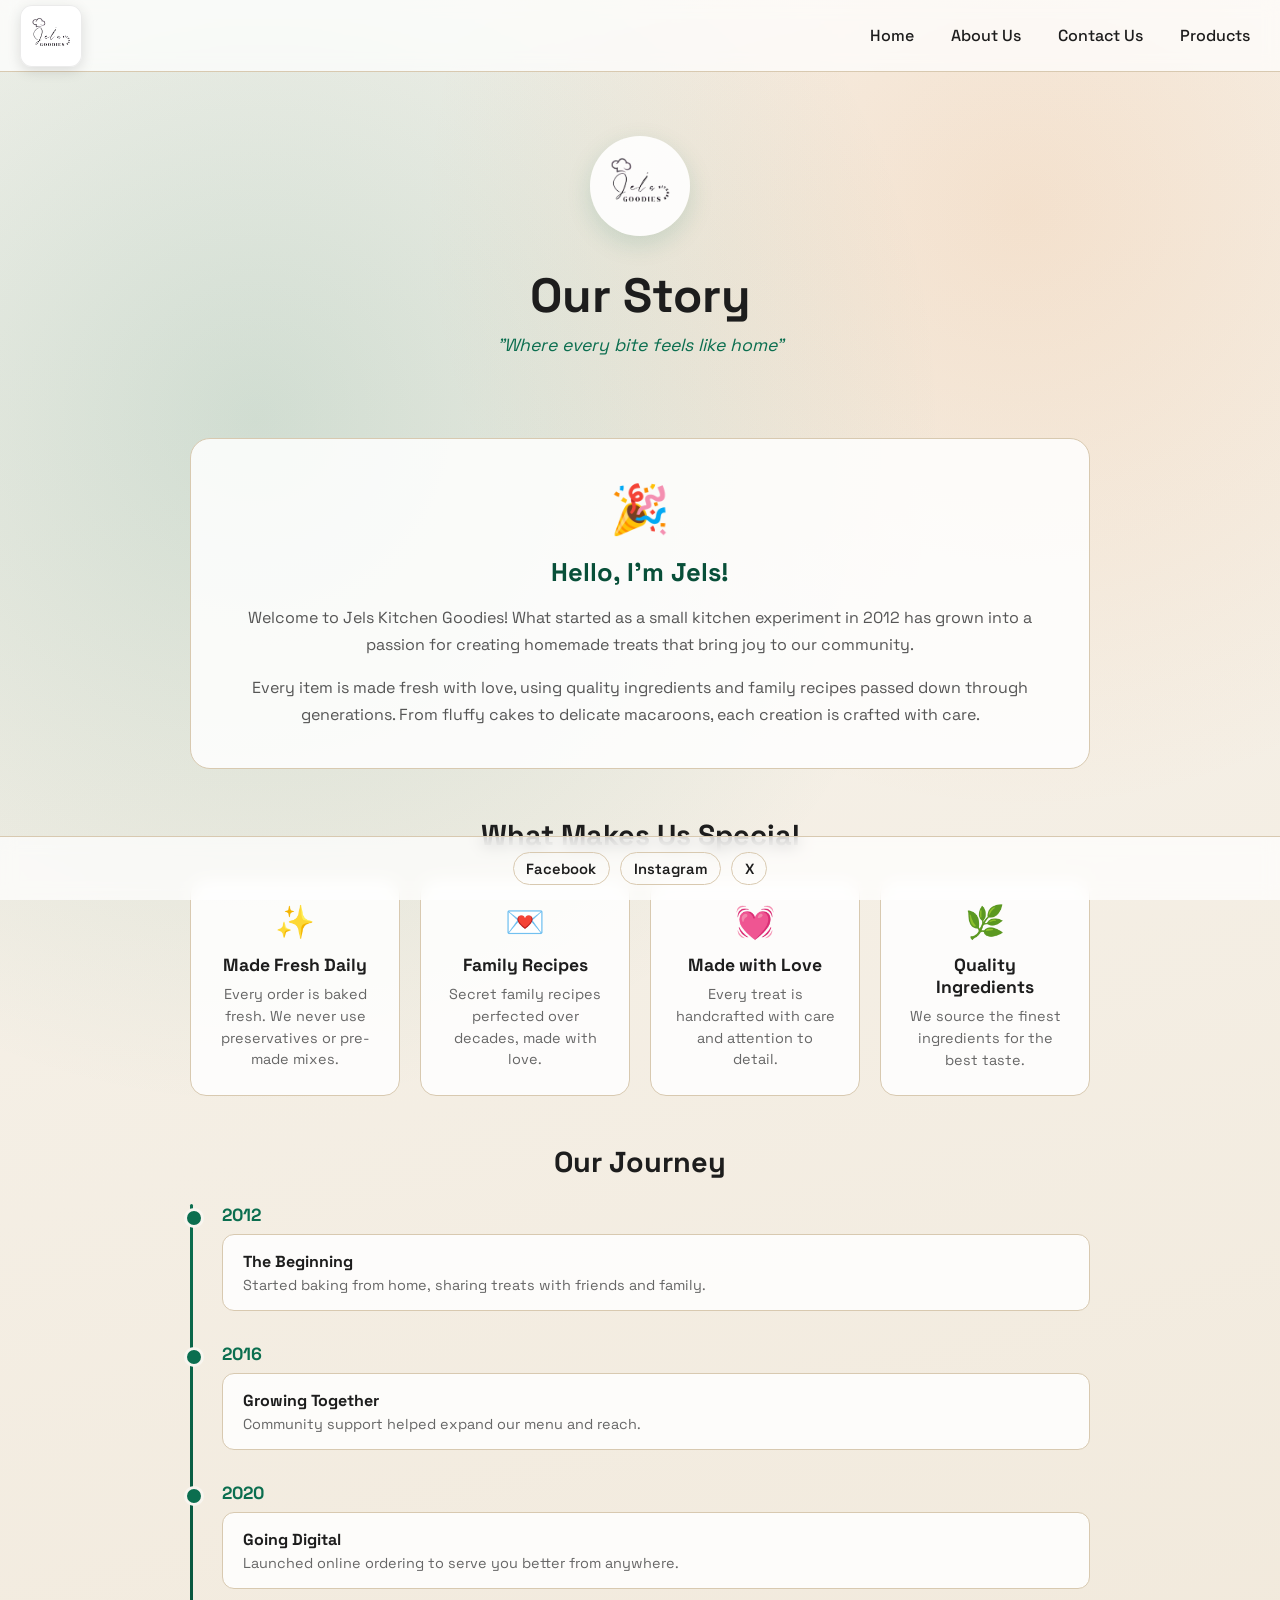
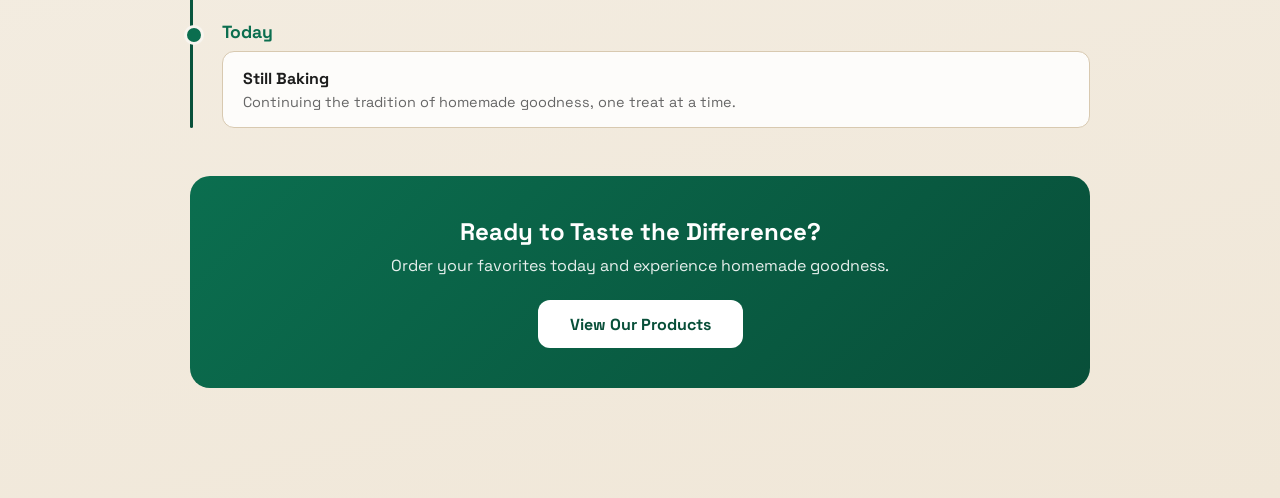
==== about.html @ 3f0cf98d "Add" ====
<!DOCTYPE html>
<html>
    <head>
        <meta charset="utf-8">
        <meta name="viewport" content="width=device-width, initial-scale=1">
        <title>About Us - Jels Kitchen Goodies</title>
        <link rel="icon" type="image/jpeg" href="assets/favicon.png">
        <link rel="preconnect" href="https://fonts.googleapis.com">
        <link rel="preconnect" href="https://fonts.gstatic.com" crossorigin>
        <link href="https://fonts.googleapis.com/css2?family=Space+Grotesk:wght@400;500;700&display=swap" rel="stylesheet">
        <link rel="stylesheet" href="css/style.css">
        <link rel="stylesheet" href="css/about.css">
    </head>
    <body>
        <header class="top-nav">
            <a class="brand" href="index.html" aria-label="Jels Kitchen Goodies Home">
                <img src="assets/favicon.png" alt="Jels Kitchen Goodies logo">
            </a>
            <nav aria-label="Primary Navigation">
                <ul class="nav-links">
                    <li><a href="index.html">Home</a></li>
                    <li><a href="about.html">About Us</a></li>
                    <li><a href="contact.html">Contact Us</a></li>
                    <li><a href="products.html">Products</a></li>
                </ul>
            </nav>
        </header>

        <main class="about-page">
            <section class="about-hero">
                <img src="assets/favicon.png" alt="Jels Kitchen Goodies" class="about-logo">
                <h1>Our Story</h1>
                <p class="about-tagline">"Where every bite feels like home"</p>
            </section>

            <section class="about-content">
                <div class="about-card">
                    <div class="about-card-icon">&#127881;</div>
                    <h2>Hello, I'm Jels!</h2>
                    <p>Welcome to Jels Kitchen Goodies! What started as a small kitchen experiment in 2012 has grown into a passion for creating homemade treats that bring joy to our community.</p>
                    <p>Every item is made fresh with love, using quality ingredients and family recipes passed down through generations. From fluffy cakes to delicate macaroons, each creation is crafted with care.</p>
                </div>

                <div class="about-values">
                    <h2>What Makes Us Special</h2>
                    <div class="values-grid">
                        <div class="value-item">
                            <div class="value-icon">&#10024;</div>
                            <h3>Made Fresh Daily</h3>
                            <p>Every order is baked fresh. We never use preservatives or pre-made mixes.</p>
                        </div>
                        <div class="value-item">
                            <div class="value-icon">&#128140;</div>
                            <h3>Family Recipes</h3>
                            <p>Secret family recipes perfected over decades, made with love.</p>
                        </div>
                        <div class="value-item">
                            <div class="value-icon">&#128147;</div>
                            <h3>Made with Love</h3>
                            <p>Every treat is handcrafted with care and attention to detail.</p>
                        </div>
                        <div class="value-item">
                            <div class="value-icon">&#127807;</div>
                            <h3>Quality Ingredients</h3>
                            <p>We source the finest ingredients for the best taste.</p>
                        </div>
                    </div>
                </div>

                <div class="about-timeline">
                    <h2>Our Journey</h2>
                    <div class="timeline">
                        <div class="timeline-item">
                            <div class="timeline-year">2012</div>
                            <div class="timeline-content">
                                <h3>The Beginning</h3>
                                <p>Started baking from home, sharing treats with friends and family.</p>
                            </div>
                        </div>
                        <div class="timeline-item">
                            <div class="timeline-year">2016</div>
                            <div class="timeline-content">
                                <h3>Growing Together</h3>
                                <p>Community support helped expand our menu and reach.</p>
                            </div>
                        </div>
                        <div class="timeline-item">
                            <div class="timeline-year">2020</div>
                            <div class="timeline-content">
                                <h3>Going Digital</h3>
                                <p>Launched online ordering to serve you better from anywhere.</p>
                            </div>
                        </div>
                        <div class="timeline-item">
                            <div class="timeline-year">Today</div>
                            <div class="timeline-content">
                                <h3>Still Baking</h3>
                                <p>Continuing the tradition of homemade goodness, one treat at a time.</p>
                            </div>
                        </div>
                    </div>
                </div>

                <div class="about-cta">
                    <h2>Ready to Taste the Difference?</h2>
                    <p>Order your favorites today and experience homemade goodness.</p>
                    <a href="index.html" class="cta-button">View Our Products</a>
                </div>
            </section>
        </main>

        <footer class="social-nav" aria-label="Social Links">
            <a href="https://www.facebook.com/jelsktchen" aria-label="Facebook" target="_blank" rel="noopener noreferrer">Facebook</a>
            <a href="https://www.instagram.com/jelskitchen_goodies" aria-label="Instagram" target="_blank" rel="noopener noreferrer">Instagram</a>
            <a href="https://www.x.com/jelsktchen" aria-label="X" target="_blank" rel="noopener noreferrer">X</a>
        </footer>
    </body>
</html>
---- css/style.css ----
:root {
	--bg-1: #f8f5ef;
	--bg-2: #f0e7d8;
	--ink: #1d1d1d;
	--brand: #0b6e4f;
	--brand-deep: #084f39;
	--line: #d8c9b0;
	--panel: rgba(255, 255, 255, 0.72);
}

* {
	box-sizing: border-box;
}

/* Logo Intro Animation */
.logo-intro {
	position: fixed;
	inset: 0;
	background: linear-gradient(165deg, var(--bg-1), var(--bg-2));
	display: flex;
	align-items: center;
	justify-content: center;
	z-index: 9999;
	transition: opacity 0.8s ease, visibility 0.8s ease;
}

.logo-intro.hidden {
	opacity: 0;
	visibility: hidden;
}

.logo-intro-content {
	text-align: center;
	animation: fadeInUp 1s ease forwards;
}

.logo-intro-image {
	width: 140px;
	height: 140px;
	object-fit: contain;
	border-radius: 50%;
	background: rgba(255, 255, 255, 0.9);
	padding: 16px;
	box-shadow: 0 12px 40px rgba(11, 110, 79, 0.2);
	animation: logoFloat 2s ease-in-out infinite;
}

.logo-intro-title {
	font-size: clamp(1.8rem, 5vw, 2.5rem);
	font-weight: 700;
	margin: 1.5rem 0 0.5rem;
	color: var(--ink);
	letter-spacing: -0.02em;
}

.logo-intro-tagline {
	font-size: 1rem;
	color: var(--brand);
	font-weight: 500;
	margin: 0 0 2rem;
	opacity: 0.9;
}

.logo-intro-loader {
	display: flex;
	justify-content: center;
	gap: 8px;
}

.loader-dot {
	width: 10px;
	height: 10px;
	background: var(--brand);
	border-radius: 50%;
	animation: loaderBounce 1.4s ease-in-out infinite both;
}

.loader-dot:nth-child(1) {
	animation-delay: -0.32s;
}

.loader-dot:nth-child(2) {
	animation-delay: -0.16s;
}

@keyframes fadeInUp {
	from {
		opacity: 0;
		transform: translateY(30px);
	}
	to {
		opacity: 1;
		transform: translateY(0);
	}
}

@keyframes logoFloat {
	0%, 100% {
		transform: translateY(0);
	}
	50% {
		transform: translateY(-10px);
	}
}

@keyframes loaderBounce {
	0%, 80%, 100% {
		transform: scale(0);
		opacity: 0.5;
	}
	40% {
		transform: scale(1);
		opacity: 1;
	}
}

/* Floating Owner Button */
.floating-owner-btn {
	position: fixed;
	bottom: 90px;
	right: 20px;
	width: 56px;
	height: 56px;
	background: linear-gradient(135deg, var(--brand), var(--brand-deep));
	border: none;
	border-radius: 50%;
	box-shadow: 0 6px 20px rgba(11, 110, 79, 0.4);
	cursor: pointer;
	display: flex;
	align-items: center;
	justify-content: center;
	color: white;
	transition: transform 200ms ease, box-shadow 200ms ease;
	z-index: 50;
}

.floating-owner-btn:hover {
	transform: scale(1.1);
	box-shadow: 0 8px 28px rgba(11, 110, 79, 0.5);
}

.floating-owner-btn:active {
	transform: scale(0.95);
}

html,
body {
	margin: 0;
	min-height: 100%;
}

body {
	font-family: "Space Grotesk", "Segoe UI", sans-serif;
	color: var(--ink);
	background:
		radial-gradient(circle at 20% 20%, rgba(11, 110, 79, 0.16), transparent 35%),
		radial-gradient(circle at 80% 10%, rgba(227, 124, 37, 0.15), transparent 28%),
		linear-gradient(165deg, var(--bg-1), var(--bg-2));
	display: flex;
	flex-direction: column;
}

.top-nav {
	position: fixed;
	top: 0;
	left: 0;
	right: 0;
	height: 72px;
	padding: 0 1.25rem;
	border-bottom: 1px solid var(--line);
	backdrop-filter: blur(8px);
	background: var(--panel);
	display: flex;
	align-items: center;
	justify-content: space-between;
	z-index: 10;
}

.brand {
	display: inline-flex;
	align-items: center;
	text-decoration: none;
	padding: 0.25rem;
	border-radius: 12px;
	background: rgba(255, 255, 255, 0.92);
	border: 1px solid rgba(0, 0, 0, 0.08);
	box-shadow: 0 4px 14px rgba(0, 0, 0, 0.12);
}

.brand img {
	height: 52px;
	width: 52px;
	object-fit: contain;
	display: block;
}

.nav-links {
	margin: 0;
	padding: 0;
	list-style: none;
	display: flex;
	align-items: center;
	gap: 1rem;
}

.nav-links a {
	text-decoration: none;
	color: var(--ink);
	font-weight: 500;
	padding: 0.4rem 0.65rem;
	border-radius: 999px;
	transition: background-color 160ms ease, color 160ms ease;
}

.nav-links a:hover {
	background-color: var(--brand);
	color: #ffffff;
}

.main-display {
	flex: 1;
	display: flex;
	flex-direction: column;
	align-items: center;
	padding: 104px 1.25rem 110px;
	gap: 2rem;
}

.hero-card {
	width: min(720px, 100%);
	background:
		linear-gradient(rgba(0, 0, 0, 0.45), rgba(0, 0, 0, 0.45)),
		url("../assets/bg.png") center / cover no-repeat;
	border: 1px solid var(--line);
	border-radius: 18px;
	padding: 2rem;
	box-shadow: 0 14px 38px rgba(29, 29, 29, 0.1);
	color: #ffffff;
}

.eyebrow {
	text-transform: uppercase;
	letter-spacing: 0.14em;
	font-size: 0.75rem;
	color: #f8e7bf;
	margin: 0 0 0.7rem;
	font-weight: 700;
}

.hero-card h1 {
	margin: 0 0 0.9rem;
	line-height: 1.15;
	font-size: clamp(1.7rem, 3.4vw, 2.6rem);
}

.hero-card p {
	margin: 0;
	line-height: 1.55;
}

.cta {
	display: inline-block;
	margin-top: 1.25rem;
	text-decoration: none;
	color: #ffffff;
	background: linear-gradient(125deg, var(--brand), var(--brand-deep));
	border-radius: 12px;
	padding: 0.7rem 1.15rem;
	font-weight: 700;
	transition: transform 180ms ease, box-shadow 180ms ease;
}

.cta:hover {
	transform: translateY(-1px);
	box-shadow: 0 8px 22px rgba(11, 110, 79, 0.3);
}

.cards-grid {
	width: min(1100px, 100%);
	display: grid;
	grid-template-columns: repeat(auto-fit, minmax(260px, 1fr));
	gap: 1.5rem;
	margin-top: 1rem;
}

.product-card {
	background: rgba(255, 255, 255, 0.78);
	border: 1px solid var(--line);
	border-radius: 16px;
	overflow: hidden;
	display: flex;
	flex-direction: column;
	box-shadow: 0 8px 24px rgba(0, 0, 0, 0.14);
	transition: transform 160ms ease, box-shadow 160ms ease, border-color 160ms ease;
	cursor: pointer;
}

.product-card:hover {
	transform: translateY(-6px);
	border-color: var(--brand);
	box-shadow: 0 16px 40px rgba(11, 110, 79, 0.18);
}

.product-image {
	width: 100%;
	height: 200px;
	display: flex;
	align-items: center;
	justify-content: center;
	font-size: 4rem;
	background: linear-gradient(135deg, rgba(11, 110, 79, 0.08), rgba(227, 124, 37, 0.08));
}

.product-image img {
	width: 100%;
	height: 100%;
	object-fit: cover;
	display: block;
}

.product-card h3 {
	margin: 1rem 1rem 0.5rem;
	font-size: 1.1rem;
	line-height: 1.3;
	text-shadow: 0 2px 6px rgba(0, 0, 0, 0.2);
}

.product-card .price {
	margin: 0 1rem 1rem;
	font-size: 1.4rem;
	font-weight: 700;
	color: #1f8f3f;
	text-shadow: 0 2px 6px rgba(0, 0, 0, 0.2);
}

.product-card .price.out-of-stock {
	color: #c62828;
}

.social-nav {
	position: fixed;
	left: 0;
	right: 0;
	bottom: 0;
	height: 64px;
	border-top: 1px solid var(--line);
	background: var(--panel);
	backdrop-filter: blur(8px);
	display: flex;
	align-items: center;
	justify-content: center;
	gap: 0.6rem;
	padding: 0 1rem;
}

.social-nav a {
	color: var(--ink);
	text-decoration: none;
	font-size: 0.92rem;
	font-weight: 600;
	border: 1px solid var(--line);
	border-radius: 999px;
	padding: 0.38rem 0.8rem;
	transition: border-color 160ms ease, color 160ms ease;
}

.social-nav a:hover {
	border-color: var(--brand);
	color: var(--brand);
}

@media (max-width: 700px) {
	.top-nav {
		height: auto;
		padding: 0.85rem 1rem;
		flex-direction: column;
		align-items: flex-start;
		gap: 0.6rem;
	}

	.nav-links {
		flex-wrap: wrap;
		gap: 0.5rem;
	}

	.main-display {
		padding-top: 130px;
		gap: 1.5rem;
	}

	.cards-grid {
		grid-template-columns: 1fr;
	}

	.hero-card {
		padding: 1.4rem;
	}

	.social-nav {
		height: auto;
		flex-wrap: wrap;
		padding: 0.6rem;
		gap: 0.45rem;
	}

	/* Floating button adjusted for mobile */
	.floating-owner-btn {
		bottom: 110px;
		right: 16px;
		width: 50px;
		height: 50px;
	}
}

/* Cart Button */
.cart-btn {
	background: transparent;
	border: none;
	cursor: pointer;
	padding: 0.4rem;
	border-radius: 999px;
	display: flex;
	align-items: center;
	justify-content: center;
	position: relative;
	transition: background-color 160ms ease;
	color: var(--ink);
}

.cart-btn:hover {
	background-color: rgba(11, 110, 79, 0.1);
}

.cart-count {
	position: absolute;
	top: -2px;
	right: -2px;
	background: var(--brand);
	color: white;
	font-size: 0.7rem;
	font-weight: 700;
	min-width: 18px;
	height: 18px;
	border-radius: 999px;
	display: flex;
	align-items: center;
	justify-content: center;
	padding: 0 4px;
}

.add-to-cart-btn {
	background: linear-gradient(125deg, var(--brand), var(--brand-deep));
	color: white;
	border: none;
	padding: 0.6rem 1rem;
	border-radius: 8px;
	font-weight: 600;
	cursor: pointer;
	margin: 0.5rem 1rem 1rem;
	transition: transform 160ms ease, box-shadow 160ms ease;
}

.add-to-cart-btn:hover {
	transform: translateY(-2px);
	box-shadow: 0 6px 18px rgba(11, 110, 79, 0.3);
}

/* Cart Drawer */
.cart-overlay {
	position: fixed;
	inset: 0;
	background: rgba(0, 0, 0, 0.4);
	opacity: 0;
	visibility: hidden;
	transition: opacity 300ms ease, visibility 300ms ease;
	z-index: 100;
}

.cart-overlay.active {
	opacity: 1;
	visibility: visible;
}

.cart-drawer {
	position: fixed;
	top: 0;
	right: 0;
	width: min(400px, 100%);
	height: 100%;
	background: var(--bg-1);
	box-shadow: -8px 0 32px rgba(0, 0, 0, 0.15);
	transform: translateX(100%);
	transition: transform 300ms ease;
	z-index: 101;
	display: flex;
	flex-direction: column;
}

.cart-drawer.active {
	transform: translateX(0);
}

.cart-header {
	padding: 1.25rem;
	border-bottom: 1px solid var(--line);
	display: flex;
	align-items: center;
	justify-content: space-between;
}

.cart-header h2 {
	margin: 0;
	font-size: 1.3rem;
}

.close-cart {
	background: transparent;
	border: none;
	font-size: 1.8rem;
	cursor: pointer;
	color: var(--ink);
	line-height: 1;
	padding: 0.2rem;
}

.cart-items {
	flex: 1;
	overflow-y: auto;
	padding: 1rem;
}

.empty-cart-message {
	text-align: center;
	color: #888;
	margin-top: 3rem;
}

.cart-item {
	display: flex;
	gap: 1rem;
	padding: 1rem;
	background: white;
	border-radius: 12px;
	margin-bottom: 0.75rem;
	box-shadow: 0 2px 8px rgba(0, 0, 0, 0.06);
}

.cart-item-image {
	width: 60px;
	height: 60px;
	border-radius: 8px;
	background: var(--bg-2);
	overflow: hidden;
}

.cart-item-image img {
	width: 100%;
	height: 100%;
	object-fit: cover;
}

.cart-item-details {
	flex: 1;
}

.cart-item-name {
	font-weight: 600;
	margin: 0 0 0.25rem;
}

.cart-item-price {
	color: var(--brand);
	font-weight: 700;
}

.cart-item-controls {
	display: flex;
	align-items: center;
	gap: 0.5rem;
	margin-top: 0.5rem;
}

.quantity-btn {
	width: 28px;
	height: 28px;
	border: 1px solid var(--line);
	background: white;
	border-radius: 6px;
	cursor: pointer;
	font-weight: 600;
	display: flex;
	align-items: center;
	justify-content: center;
}

.quantity-btn:hover {
	background: var(--brand);
	color: white;
	border-color: var(--brand);
}

.cart-item-quantity {
	font-weight: 600;
	min-width: 24px;
	text-align: center;
}

.remove-item {
	background: transparent;
	border: none;
	color: #c62828;
	cursor: pointer;
	font-size: 0.85rem;
	text-decoration: underline;
}

.cart-footer {
	padding: 1.25rem;
	border-top: 1px solid var(--line);
	background: white;
}

.cart-total {
	display: flex;
	justify-content: space-between;
	font-size: 1.2rem;
	font-weight: 700;
	margin-bottom: 1rem;
}

.checkout-btn {
	width: 100%;
	padding: 0.9rem;
	background: linear-gradient(125deg, var(--brand), var(--brand-deep));
	color: white;
	border: none;
	border-radius: 10px;
	font-size: 1rem;
	font-weight: 700;
	cursor: pointer;
	transition: transform 160ms ease, box-shadow 160ms ease;
}

.checkout-btn:hover:not(:disabled) {
	transform: translateY(-2px);
	box-shadow: 0 6px 18px rgba(11, 110, 79, 0.3);
}

.checkout-btn:disabled {
	opacity: 0.5;
	cursor: not-allowed;
}

/* Checkout Modal */
.checkout-overlay {
	position: fixed;
	inset: 0;
	background: rgba(0, 0, 0, 0.5);
	opacity: 0;
	visibility: hidden;
	transition: opacity 300ms ease, visibility 300ms ease;
	z-index: 200;
}

.checkout-overlay.active {
	opacity: 1;
	visibility: visible;
}

.checkout-modal {
	position: fixed;
	top: 50%;
	left: 50%;
	transform: translate(-50%, -50%) scale(0.9);
	width: min(600px, 95%);
	max-height: 90vh;
	background: var(--bg-1);
	border-radius: 16px;
	opacity: 0;
	visibility: hidden;
	transition: opacity 300ms ease, visibility 300ms ease, transform 300ms ease;
	z-index: 201;
	overflow-y: auto;
}

.checkout-modal.active {
	opacity: 1;
	visibility: visible;
	transform: translate(-50%, -50%) scale(1);
}

.checkout-header {
	padding: 1.25rem;
	border-bottom: 1px solid var(--line);
	display: flex;
	align-items: center;
	justify-content: space-between;
	position: sticky;
	top: 0;
	background: var(--bg-1);
	z-index: 1;
}

.checkout-header h2 {
	margin: 0;
	font-size: 1.4rem;
}

.close-checkout {
	background: transparent;
	border: none;
	font-size: 1.8rem;
	cursor: pointer;
	color: var(--ink);
	line-height: 1;
}

.checkout-form {
	padding: 1.5rem;
}

.form-section {
	margin-bottom: 1.5rem;
}

.form-section h3 {
	font-size: 1rem;
	margin: 0 0 1rem;
	color: var(--brand-deep);
}

.form-group {
	margin-bottom: 1rem;
}

.form-group label {
	display: block;
	font-weight: 500;
	margin-bottom: 0.4rem;
	font-size: 0.9rem;
}

.form-group input,
.form-group select,
.form-group textarea {
	width: 100%;
	padding: 0.75rem;
	border: 1px solid var(--line);
	border-radius: 8px;
	font-family: inherit;
	font-size: 1rem;
	background: white;
	transition: border-color 160ms ease;
}

.form-group input:focus,
.form-group select:focus,
.form-group textarea:focus {
	outline: none;
	border-color: var(--brand);
}

.form-row {
	display: flex;
	gap: 1rem;
}

.form-row .form-group {
	flex: 1;
}

.radio-group {
	display: flex;
	flex-wrap: wrap;
	gap: 1rem;
}

.radio-label {
	display: flex;
	align-items: center;
	gap: 0.5rem;
	cursor: pointer;
	padding: 0.75rem 1rem;
	border: 1px solid var(--line);
	border-radius: 8px;
	flex: 1;
	min-width: 140px;
}

.radio-label:has(input:checked) {
	border-color: var(--brand);
	background: rgba(11, 110, 79, 0.05);
}

.radio-label input {
	accent-color: var(--brand);
}

.payment-options .radio-label {
	flex: 1;
}

.order-summary {
	background: white;
	padding: 1.25rem;
	border-radius: 12px;
	margin-bottom: 1.5rem;
}

.order-summary h3 {
	margin: 0 0 1rem;
}

.summary-line {
	display: flex;
	justify-content: space-between;
	padding: 0.5rem 0;
	border-bottom: 1px solid var(--line);
}

.summary-line.total {
	font-size: 1.2rem;
	font-weight: 700;
	color: var(--brand-deep);
	border-bottom: none;
	padding-top: 1rem;
}

.place-order-btn {
	width: 100%;
	padding: 1rem;
	background: linear-gradient(125deg, var(--brand), var(--brand-deep));
	color: white;
	border: none;
	border-radius: 10px;
	font-size: 1.1rem;
	font-weight: 700;
	cursor: pointer;
	transition: transform 160ms ease, box-shadow 160ms ease;
}

.place-order-btn:hover {
	transform: translateY(-2px);
	box-shadow: 0 8px 24px rgba(11, 110, 79, 0.3);
}

/* Order Confirmation */
.order-confirmation {
	position: fixed;
	inset: 0;
	background: rgba(0, 0, 0, 0.5);
	display: flex;
	align-items: center;
	justify-content: center;
	opacity: 0;
	visibility: hidden;
	transition: opacity 300ms ease, visibility 300ms ease;
	z-index: 300;
}

.order-confirmation.active {
	opacity: 1;
	visibility: visible;
}

.confirmation-content {
	background: white;
	padding: 2.5rem;
	border-radius: 16px;
	text-align: center;
	max-width: 400px;
	width: 90%;
}

.confirmation-icon {
	width: 70px;
	height: 70px;
	background: var(--brand);
	color: white;
	border-radius: 50%;
	display: flex;
	align-items: center;
	justify-content: center;
	font-size: 2.5rem;
	margin: 0 auto 1.5rem;
}

.confirmation-content h2 {
	margin: 0 0 0.75rem;
	color: var(--brand-deep);
}

.confirmation-content p {
	margin: 0 0 0.75rem;
	color: #555;
}

.order-number {
	font-weight: 700;
	color: var(--brand) !important;
}

.close-confirmation {
	margin-top: 1.5rem;
	padding: 0.8rem 2rem;
	background: var(--brand);
	color: white;
	border: none;
	border-radius: 8px;
	font-weight: 600;
	cursor: pointer;
	transition: background-color 160ms ease;
}

.close-confirmation:hover {
	background: var(--brand-deep);
}

/* Toast Notification */
.toast {
	position: fixed;
	bottom: 100px;
	left: 50%;
	transform: translateX(-50%) translateY(20px);
	background: #c62828;
	color: white;
	padding: 1rem 1.5rem;
	border-radius: 12px;
	display: flex;
	align-items: center;
	gap: 0.75rem;
	box-shadow: 0 8px 24px rgba(198, 40, 40, 0.4);
	opacity: 0;
	visibility: hidden;
	transition: opacity 300ms ease, visibility 300ms ease, transform 300ms ease;
	z-index: 400;
	max-width: 90%;
	text-align: center;
}

.toast.active {
	opacity: 1;
	visibility: visible;
	transform: translateX(-50%) translateY(0);
}

.toast-icon {
	font-size: 1.4rem;
}

.toast-message {
	font-weight: 600;
	font-size: 0.95rem;
}

/* Admin Button */
.admin-btn {
	background: transparent;
	border: none;
	cursor: pointer;
	padding: 0.4rem;
	border-radius: 999px;
	display: flex;
	align-items: center;
	justify-content: center;
	transition: background-color 160ms ease;
	color: var(--ink);
}

.admin-btn:hover {
	background-color: rgba(11, 110, 79, 0.1);
}

/* Admin Login Modal */
.admin-login-overlay {
	position: fixed;
	inset: 0;
	background: rgba(0, 0, 0, 0.5);
	opacity: 0;
	visibility: hidden;
	transition: opacity 300ms ease, visibility 300ms ease;
	z-index: 500;
}

.admin-login-overlay.active {
	opacity: 1;
	visibility: visible;
}

.admin-login-modal {
	position: fixed;
	top: 50%;
	left: 50%;
	transform: translate(-50%, -50%) scale(0.9);
	width: min(380px, 90%);
	background: white;
	border-radius: 16px;
	padding: 2rem;
	opacity: 0;
	visibility: hidden;
	transition: opacity 300ms ease, visibility 300ms ease, transform 300ms ease;
	z-index: 501;
}

.admin-login-modal.active {
	opacity: 1;
	visibility: visible;
	transform: translate(-50%, -50%) scale(1);
}

.login-header {
	text-align: center;
	margin-bottom: 1.5rem;
}

.login-header svg {
	margin-bottom: 0.75rem;
}

.login-header h2 {
	margin: 0;
	color: var(--ink);
}

.login-form .form-group {
	margin-bottom: 1rem;
}

.login-form .form-group label {
	display: block;
	font-weight: 500;
	margin-bottom: 0.4rem;
}

.login-form .form-group input {
	width: 100%;
	padding: 0.75rem;
	border: 1px solid var(--line);
	border-radius: 8px;
	font-family: inherit;
	font-size: 1rem;
}

.login-form .form-group input:focus {
	outline: none;
	border-color: var(--brand);
}

.login-btn {
	width: 100%;
	padding: 0.85rem;
	background: linear-gradient(125deg, var(--brand), var(--brand-deep));
	color: white;
	border: none;
	border-radius: 8px;
	font-size: 1rem;
	font-weight: 600;
	cursor: pointer;
	transition: transform 160ms ease, box-shadow 160ms ease;
}

.login-btn:hover {
	transform: translateY(-2px);
	box-shadow: 0 6px 18px rgba(11, 110, 79, 0.3);
}

.login-hint {
	text-align: center;
	color: #888;
	font-size: 0.85rem;
	margin-top: 1rem;
}

.close-login {
	position: absolute;
	top: 1rem;
	right: 1rem;
	background: transparent;
	border: none;
	font-size: 1.5rem;
	cursor: pointer;
	color: #888;
}

/* Admin Panel */
.admin-panel-overlay {
	position: fixed;
	inset: 0;
	background: rgba(0, 0, 0, 0.5);
	opacity: 0;
	visibility: hidden;
	transition: opacity 300ms ease, visibility 300ms ease;
	z-index: 600;
}

.admin-panel-overlay.active {
	opacity: 1;
	visibility: visible;
}

.admin-panel {
	position: fixed;
	top: 50%;
	left: 50%;
	transform: translate(-50%, -50%) scale(0.9);
	width: min(800px, 95%);
	max-height: 85vh;
	background: var(--bg-1);
	border-radius: 16px;
	opacity: 0;
	visibility: hidden;
	transition: opacity 300ms ease, visibility 300ms ease, transform 300ms ease;
	z-index: 601;
	overflow: hidden;
	display: flex;
	flex-direction: column;
}

.admin-panel.active {
	opacity: 1;
	visibility: visible;
	transform: translate(-50%, -50%) scale(1);
}

.admin-header {
	padding: 1.25rem 1.5rem;
	border-bottom: 1px solid var(--line);
	display: flex;
	align-items: center;
	justify-content: space-between;
	background: white;
}

.admin-header h2 {
	margin: 0;
}

.admin-header-actions {
	display: flex;
	align-items: center;
	gap: 0.75rem;
}

.logout-btn {
	background: #f5f5f5;
	border: 1px solid var(--line);
	padding: 0.5rem 1rem;
	border-radius: 6px;
	cursor: pointer;
	font-weight: 500;
	transition: background-color 160ms ease;
}

.logout-btn:hover {
	background: #e0e0e0;
}

.close-admin {
	background: transparent;
	border: none;
	font-size: 1.5rem;
	cursor: pointer;
	color: #888;
}

.admin-content {
	flex: 1;
	overflow-y: auto;
	padding: 1.5rem;
}

.admin-tabs {
	display: flex;
	gap: 0.5rem;
	margin-bottom: 1.5rem;
}

.admin-tab {
	padding: 0.75rem 1.5rem;
	border: 1px solid var(--line);
	background: white;
	border-radius: 8px;
	cursor: pointer;
	font-weight: 600;
	transition: all 160ms ease;
}

.admin-tab.active {
	background: var(--brand);
	color: white;
	border-color: var(--brand);
}

.tab-content {
	display: none;
}

.tab-content.active {
	display: block;
}

.add-product-btn {
	display: flex;
	align-items: center;
	gap: 0.5rem;
	padding: 0.75rem 1.25rem;
	background: linear-gradient(125deg, var(--brand), var(--brand-deep));
	color: white;
	border: none;
	border-radius: 8px;
	font-weight: 600;
	cursor: pointer;
	margin-bottom: 1rem;
	transition: transform 160ms ease, box-shadow 160ms ease;
}

.add-product-btn:hover {
	transform: translateY(-2px);
	box-shadow: 0 6px 18px rgba(11, 110, 79, 0.3);
}

.products-list {
	display: grid;
	gap: 1rem;
}

.product-item {
	display: flex;
	align-items: center;
	gap: 1rem;
	padding: 1rem;
	background: white;
	border-radius: 12px;
	border: 1px solid var(--line);
}

.product-item-image {
	width: 70px;
	height: 70px;
	border-radius: 8px;
	overflow: hidden;
	background: var(--bg-2);
	flex-shrink: 0;
}

.product-item-image img {
	width: 100%;
	height: 100%;
	object-fit: cover;
}

.product-item-details {
	flex: 1;
}

.product-item-name {
	font-weight: 700;
	font-size: 1.1rem;
	margin: 0 0 0.25rem;
}

.product-item-price {
	color: var(--brand);
	font-weight: 600;
	margin: 0 0 0.25rem;
}

.product-item-status {
	font-size: 0.85rem;
	padding: 0.2rem 0.6rem;
	border-radius: 999px;
	display: inline-block;
}

.product-item-status.in-stock {
	background: rgba(11, 110, 79, 0.1);
	color: var(--brand-deep);
}

.product-item-status.out-of-stock {
	background: rgba(198, 40, 40, 0.1);
	color: #c62828;
}

.product-item-actions {
	display: flex;
	gap: 0.5rem;
}

.product-item-actions button {
	padding: 0.5rem 0.75rem;
	border: 1px solid var(--line);
	background: white;
	border-radius: 6px;
	cursor: pointer;
	font-weight: 500;
	transition: all 160ms ease;
}

.product-item-actions .edit-btn:hover {
	background: #e3f2fd;
	border-color: #2196f3;
	color: #1565c0;
}

.product-item-actions .delete-btn:hover {
	background: #ffebee;
	border-color: #f44336;
	color: #c62828;
}

/* Orders List */
.no-orders {
	text-align: center;
	color: #888;
	padding: 2rem;
}

.order-item {
	background: white;
	border-radius: 12px;
	padding: 1rem;
	margin-bottom: 1rem;
	border: 1px solid var(--line);
}

.order-item-header {
	display: flex;
	justify-content: space-between;
	align-items: center;
	margin-bottom: 0.75rem;
}

.order-item-number {
	font-weight: 700;
	color: var(--brand);
}

.order-item-date {
	font-size: 0.85rem;
	color: #888;
}

.order-item-customer {
	font-weight: 600;
	margin-bottom: 0.5rem;
}

.order-item-items {
	font-size: 0.9rem;
	color: #555;
	margin-bottom: 0.5rem;
}

.order-item-total {
	font-weight: 700;
	text-align: right;
}

/* Product Modal */
.product-modal-overlay {
	position: fixed;
	inset: 0;
	background: rgba(0, 0, 0, 0.5);
	opacity: 0;
	visibility: hidden;
	transition: opacity 300ms ease, visibility 300ms ease;
	z-index: 700;
}

.product-modal-overlay.active {
	opacity: 1;
	visibility: visible;
}

.product-modal {
	position: fixed;
	top: 50%;
	left: 50%;
	transform: translate(-50%, -50%) scale(0.9);
	width: min(450px, 95%);
	background: white;
	border-radius: 16px;
	opacity: 0;
	visibility: hidden;
	transition: opacity 300ms ease, visibility 300ms ease, transform 300ms ease;
	z-index: 701;
	overflow: hidden;
}

.product-modal.active {
	opacity: 1;
	visibility: visible;
	transform: translate(-50%, -50%) scale(1);
}

.product-modal-header {
	padding: 1.25rem 1.5rem;
	border-bottom: 1px solid var(--line);
	display: flex;
	align-items: center;
	justify-content: space-between;
}

.product-modal-header h2 {
	margin: 0;
}

.close-product-modal {
	background: transparent;
	border: none;
	font-size: 1.5rem;
	cursor: pointer;
	color: #888;
}

.product-form {
	padding: 1.5rem;
}

.product-form .form-group {
	margin-bottom: 1rem;
}

.product-form .form-group label {
	display: block;
	font-weight: 500;
	margin-bottom: 0.4rem;
}

.product-form .form-group input,
.product-form .form-group select {
	width: 100%;
	padding: 0.75rem;
	border: 1px solid var(--line);
	border-radius: 8px;
	font-family: inherit;
	font-size: 1rem;
}

.product-form .form-group input:focus,
.product-form .form-group select:focus {
	outline: none;
	border-color: var(--brand);
}

.form-hint {
	display: block;
	font-size: 0.8rem;
	color: #888;
	margin-top: 0.25rem;
}

.form-actions {
	display: flex;
	gap: 0.75rem;
	justify-content: flex-end;
	margin-top: 1.5rem;
}

.cancel-btn {
	padding: 0.75rem 1.25rem;
	border: 1px solid var(--line);
	background: white;
	border-radius: 8px;
	cursor: pointer;
	font-weight: 500;
}

.save-btn {
	padding: 0.75rem 1.5rem;
	background: linear-gradient(125deg, var(--brand), var(--brand-deep));
	color: white;
	border: none;
	border-radius: 8px;
	font-weight: 600;
	cursor: pointer;
}

/* Confirm Modal */
.confirm-modal {
	position: fixed;
	inset: 0;
	background: rgba(0, 0, 0, 0.5);
	display: flex;
	align-items: center;
	justify-content: center;
	opacity: 0;
	visibility: hidden;
	transition: opacity 300ms ease, visibility 300ms ease;
	z-index: 800;
}

.confirm-modal.active {
	opacity: 1;
	visibility: visible;
}

.confirm-content {
	background: white;
	padding: 1.5rem;
	border-radius: 12px;
	max-width: 360px;
	width: 90%;
}

.confirm-content h3 {
	margin: 0 0 0.75rem;
}

.confirm-content p {
	margin: 0 0 1.25rem;
	color: #555;
}

.confirm-actions {
	display: flex;
	gap: 0.75rem;
	justify-content: flex-end;
}

.confirm-cancel {
	padding: 0.6rem 1rem;
	border: 1px solid var(--line);
	background: white;
	border-radius: 6px;
	cursor: pointer;
}

.confirm-delete {
	padding: 0.6rem 1rem;
	background: #c62828;
	color: white;
	border: none;
	border-radius: 6px;
	cursor: pointer;
}
---- css/about.css ----
.about-page {
    flex: 1;
    display: flex;
    flex-direction: column;
    align-items: center;
    padding: 104px 1.25rem 110px;
    gap: 2rem;
}

.about-hero {
    text-align: center;
    padding: 2rem 0;
}

.about-logo {
    width: 100px;
    height: 100px;
    object-fit: contain;
    border-radius: 50%;
    background: rgba(255, 255, 255, 0.9);
    padding: 10px;
    box-shadow: 0 8px 24px rgba(11, 110, 79, 0.15);
    margin-bottom: 1.5rem;
}

.about-hero h1 {
    font-size: clamp(2rem, 5vw, 3rem);
    margin: 0;
}

.about-tagline {
    color: var(--brand);
    font-size: 1.1rem;
    font-style: italic;
    margin-top: 0.5rem;
}

.about-content {
    width: min(900px, 100%);
    display: flex;
    flex-direction: column;
    gap: 3rem;
}

.about-card {
    background: rgba(255, 255, 255, 0.85);
    border: 1px solid var(--line);
    border-radius: 20px;
    padding: 2.5rem;
    text-align: center;
}

.about-card-icon {
    font-size: 3rem;
    margin-bottom: 1rem;
}

.about-card h2 {
    font-size: 1.6rem;
    margin: 0 0 1rem;
    color: var(--brand-deep);
}

.about-card p {
    color: #555;
    line-height: 1.7;
    margin: 0 0 1rem;
}

.about-card p:last-child {
    margin-bottom: 0;
}

.about-values h2 {
    text-align: center;
    font-size: 1.8rem;
    margin: 0 0 1.5rem;
}

.values-grid {
    display: grid;
    grid-template-columns: repeat(auto-fit, minmax(200px, 1fr));
    gap: 1.25rem;
}

.value-item {
    background: rgba(255, 255, 255, 0.85);
    border: 1px solid var(--line);
    border-radius: 16px;
    padding: 1.5rem;
    text-align: center;
    transition: transform 200ms ease, box-shadow 200ms ease;
}

.value-item:hover {
    transform: translateY(-4px);
    box-shadow: 0 8px 24px rgba(11, 110, 79, 0.12);
}

.value-icon {
    font-size: 2rem;
    margin-bottom: 0.75rem;
}

.value-item h3 {
    font-size: 1.1rem;
    margin: 0 0 0.5rem;
}

.value-item p {
    font-size: 0.9rem;
    color: #666;
    margin: 0;
    line-height: 1.5;
}

.about-timeline h2 {
    text-align: center;
    font-size: 1.8rem;
    margin: 0 0 1.5rem;
}

.timeline {
    position: relative;
    padding-left: 2rem;
}

.timeline::before {
    content: '';
    position: absolute;
    left: 0;
    top: 0;
    bottom: 0;
    width: 3px;
    background: linear-gradient(to bottom, var(--brand), var(--brand-deep));
    border-radius: 2px;
}

.timeline-item {
    position: relative;
    padding-bottom: 2rem;
}

.timeline-item:last-child {
    padding-bottom: 0;
}

.timeline-item::before {
    content: '';
    position: absolute;
    left: -2.35rem;
    top: 0.25rem;
    width: 14px;
    height: 14px;
    background: var(--brand);
    border-radius: 50%;
    border: 3px solid var(--bg-1);
}

.timeline-year {
    font-weight: 700;
    color: var(--brand);
    font-size: 1.1rem;
}

.timeline-content {
    background: rgba(255, 255, 255, 0.85);
    border: 1px solid var(--line);
    border-radius: 12px;
    padding: 1rem 1.25rem;
    margin-top: 0.5rem;
}

.timeline-content h3 {
    margin: 0 0 0.25rem;
    font-size: 1rem;
}

.timeline-content p {
    margin: 0;
    color: #666;
    font-size: 0.9rem;
}

.about-cta {
    background: linear-gradient(135deg, var(--brand), var(--brand-deep));
    border-radius: 20px;
    padding: 2.5rem;
    text-align: center;
    color: white;
}

.about-cta h2 {
    margin: 0 0 0.5rem;
    font-size: 1.5rem;
}

.about-cta p {
    margin: 0 0 1.5rem;
    opacity: 0.9;
}

.cta-button {
    display: inline-block;
    background: white;
    color: var(--brand-deep);
    padding: 0.85rem 2rem;
    border-radius: 12px;
    text-decoration: none;
    font-weight: 700;
    transition: transform 200ms ease, box-shadow 200ms ease;
}

.cta-button:hover {
    transform: translateY(-2px);
    box-shadow: 0 8px 24px rgba(0, 0, 0, 0.2);
}

@media (max-width: 700px) {
    .about-page {
        padding-top: 130px;
    }

    .about-card {
        padding: 1.5rem;
    }

    .timeline {
        padding-left: 1.5rem;
    }

    .timeline::before {
        left: 0;
    }

    .timeline-item::before {
        left: -1.85rem;
    }
}
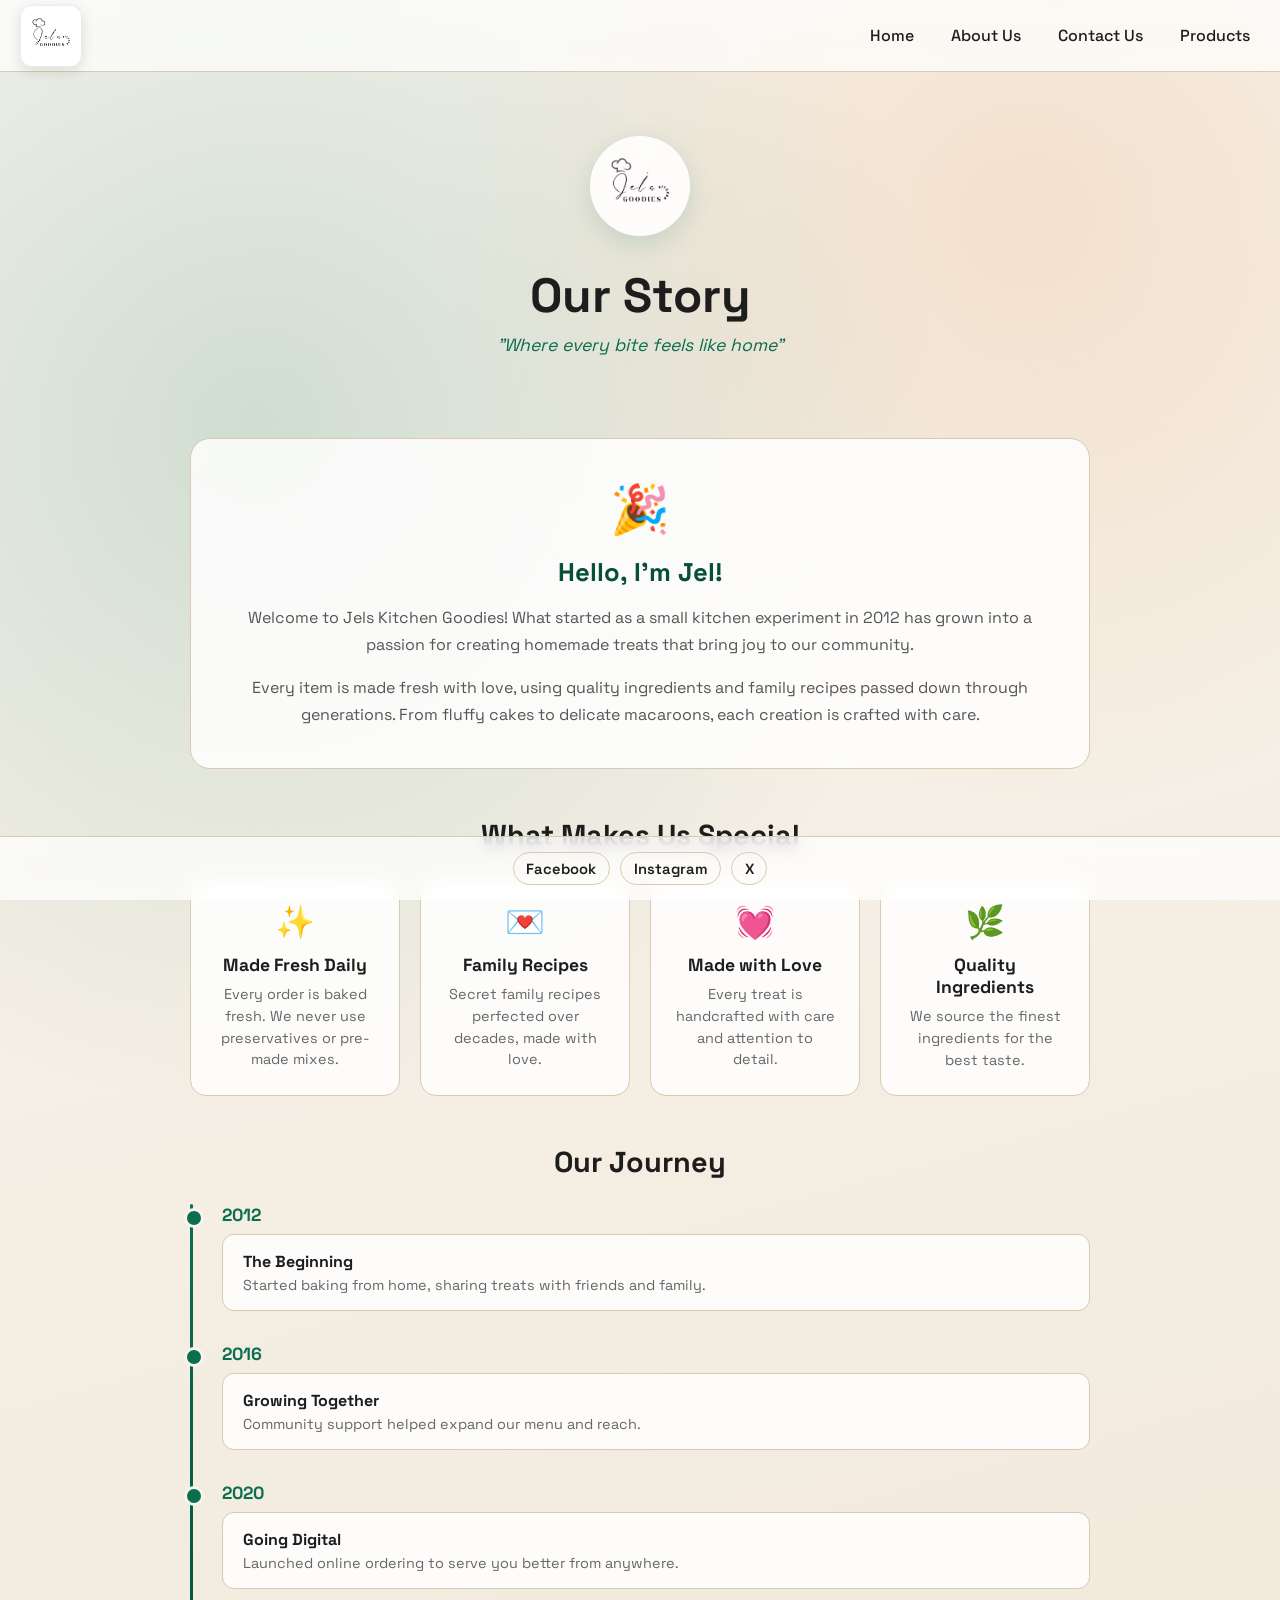
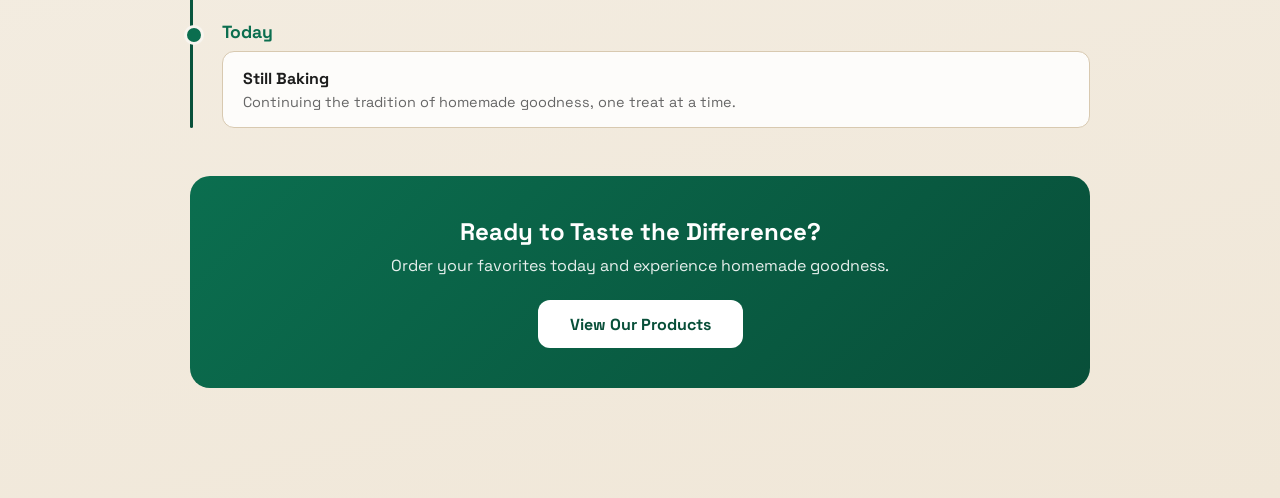
==== commit 2bd494e3: "Add" ====
--- a/about.html
+++ b/about.html
@@ -36,7 +36,7 @@
             <section class="about-content">
                 <div class="about-card">
                     <div class="about-card-icon">&#127881;</div>
-                    <h2>Hello, I'm Jels!</h2>
+                    <h2>Hello, I'm Jel!</h2>
                     <p>Welcome to Jels Kitchen Goodies! What started as a small kitchen experiment in 2012 has grown into a passion for creating homemade treats that bring joy to our community.</p>
                     <p>Every item is made fresh with love, using quality ingredients and family recipes passed down through generations. From fluffy cakes to delicate macaroons, each creation is crafted with care.</p>
                 </div>
--- a/css/style.css
+++ b/css/style.css
@@ -217,7 +217,492 @@
 	color: #ffffff;
 }
 
-.main-display {
+/* ============================================
+   LANDING PAGE STYLES
+   ============================================ */
+
+.container {
+	width: min(1200px, 100%);
+	margin: 0 auto;
+	padding: 0 1.5rem;
+}
+
+.container-narrow {
+	width: min(800px, 100%);
+	margin: 0 auto;
+	padding: 0 1.5rem;
+}
+
+/* Hero Section */
+.hero-section {
+	position: relative;
+	min-height: 100vh;
+	display: flex;
+	align-items: center;
+	justify-content: center;
+	padding: 6rem 1.5rem 4rem;
+	text-align: center;
+	overflow: hidden;
+	background: linear-gradient(165deg, var(--bg-1) 0%, var(--bg-2) 100%);
+}
+
+.hero-content {
+	position: relative;
+	z-index: 2;
+	max-width: 700px;
+}
+
+.hero-logo {
+	width: 120px;
+	height: 120px;
+	object-fit: contain;
+	border-radius: 50%;
+	background: rgba(255, 255, 255, 0.9);
+	padding: 12px;
+	box-shadow: 0 8px 32px rgba(11, 110, 79, 0.15);
+	margin-bottom: 1.5rem;
+	animation: heroLogoEntry 0.8s ease-out;
+}
+
+.hero-eyebrow {
+	font-size: 0.85rem;
+	text-transform: uppercase;
+	letter-spacing: 0.2em;
+	color: var(--brand);
+	font-weight: 700;
+	margin: 0 0 1rem;
+	animation: fadeInUp 0.8s ease-out 0.2s both;
+}
+
+.hero-title {
+	font-family: 'Playfair Display', Georgia, serif;
+	font-size: clamp(2.5rem, 7vw, 4.5rem);
+	font-weight: 600;
+	color: var(--ink);
+	line-height: 1.15;
+	margin: 0 0 1.5rem;
+	animation: fadeInUp 0.8s ease-out 0.4s both;
+}
+
+.hero-title em {
+	color: var(--brand);
+	font-style: italic;
+}
+
+.hero-subtitle {
+	font-size: clamp(1rem, 2vw, 1.25rem);
+	color: #666;
+	line-height: 1.7;
+	max-width: 540px;
+	margin: 0 auto 2rem;
+	animation: fadeInUp 0.8s ease-out 0.6s both;
+}
+
+.hero-actions {
+	display: flex;
+	gap: 1rem;
+	justify-content: center;
+	flex-wrap: wrap;
+	animation: fadeInUp 0.8s ease-out 0.8s both;
+}
+
+.btn-primary {
+	display: inline-flex;
+	align-items: center;
+	gap: 0.5rem;
+	padding: 1rem 2rem;
+	background: linear-gradient(135deg, var(--brand), var(--brand-deep));
+	color: #fff;
+	text-decoration: none;
+	font-weight: 700;
+	border-radius: 50px;
+	box-shadow: 0 8px 24px rgba(11, 110, 79, 0.35);
+	transition: transform 0.3s ease, box-shadow 0.3s ease;
+}
+
+.btn-primary:hover {
+	transform: translateY(-3px);
+	box-shadow: 0 12px 32px rgba(11, 110, 79, 0.45);
+}
+
+.btn-primary svg {
+	transition: transform 0.3s ease;
+}
+
+.btn-primary:hover svg {
+	transform: translateX(4px);
+}
+
+.btn-secondary {
+	display: inline-flex;
+	align-items: center;
+	gap: 0.5rem;
+	padding: 1rem 2rem;
+	background: transparent;
+	color: var(--brand);
+	text-decoration: none;
+	font-weight: 700;
+	border: 2px solid var(--brand);
+	border-radius: 50px;
+	transition: all 0.3s ease;
+}
+
+.btn-secondary:hover {
+	background: var(--brand);
+	color: #fff;
+	transform: translateY(-2px);
+}
+
+/* Hero Decorations */
+.hero-decoration {
+	position: absolute;
+	inset: 0;
+	pointer-events: none;
+	overflow: hidden;
+}
+
+.deco-circle {
+	position: absolute;
+	border-radius: 50%;
+	background: linear-gradient(135deg, rgba(11, 110, 79, 0.08), rgba(227, 124, 37, 0.05));
+}
+
+.deco-1 {
+	width: 400px;
+	height: 400px;
+	top: -100px;
+	right: -100px;
+	animation: float 6s ease-in-out infinite;
+}
+
+.deco-2 {
+	width: 300px;
+	height: 300px;
+	bottom: -50px;
+	left: -80px;
+	animation: float 8s ease-in-out infinite reverse;
+}
+
+.deco-3 {
+	width: 200px;
+	height: 200px;
+	top: 50%;
+	left: 10%;
+	animation: float 5s ease-in-out infinite 1s;
+}
+
+/* Features Section */
+.features-section {
+	padding: 5rem 1.5rem;
+	background: #fff;
+}
+
+.section-title {
+	font-family: 'Playfair Display', Georgia, serif;
+	font-size: clamp(2rem, 4vw, 2.8rem);
+	text-align: center;
+	color: var(--ink);
+	margin: 0 0 0.75rem;
+}
+
+.section-subtitle {
+	text-align: center;
+	color: #666;
+	font-size: 1.1rem;
+	margin: 0 0 3rem;
+}
+
+.features-grid {
+	display: grid;
+	grid-template-columns: repeat(auto-fit, minmax(250px, 1fr));
+	gap: 2rem;
+	max-width: 1100px;
+	margin: 0 auto;
+}
+
+.feature-card {
+	text-align: center;
+	padding: 2rem 1.5rem;
+	border-radius: 20px;
+	background: var(--bg-1);
+	transition: transform 0.3s ease, box-shadow 0.3s ease;
+}
+
+.feature-card:hover {
+	transform: translateY(-8px);
+	box-shadow: 0 20px 40px rgba(0, 0, 0, 0.08);
+}
+
+.feature-icon {
+	width: 72px;
+	height: 72px;
+	margin: 0 auto 1.25rem;
+	display: flex;
+	align-items: center;
+	justify-content: center;
+	background: linear-gradient(135deg, var(--brand), var(--brand-deep));
+	border-radius: 50%;
+	color: #fff;
+}
+
+.feature-card h3 {
+	font-size: 1.25rem;
+	color: var(--ink);
+	margin: 0 0 0.75rem;
+}
+
+.feature-card p {
+	color: #666;
+	line-height: 1.7;
+	margin: 0;
+}
+
+/* Featured Products */
+.featured-section {
+	padding: 5rem 1.5rem;
+	background: linear-gradient(165deg, var(--bg-1), var(--bg-2));
+}
+
+.featured-grid {
+	display: grid;
+	grid-template-columns: repeat(auto-fit, minmax(240px, 1fr));
+	gap: 2rem;
+	max-width: 1100px;
+	margin: 0 auto 2.5rem;
+}
+
+.featured-item {
+	position: relative;
+	background: #fff;
+	border-radius: 20px;
+	overflow: hidden;
+	box-shadow: 0 8px 24px rgba(0, 0, 0, 0.08);
+	transition: transform 0.3s ease, box-shadow 0.3s ease;
+}
+
+.featured-item:hover {
+	transform: translateY(-8px);
+	box-shadow: 0 20px 40px rgba(0, 0, 0, 0.12);
+}
+
+.featured-image {
+	height: 200px;
+	overflow: hidden;
+}
+
+.featured-image img {
+	width: 100%;
+	height: 100%;
+	object-fit: cover;
+	transition: transform 0.5s ease;
+}
+
+.featured-item:hover .featured-image img {
+	transform: scale(1.08);
+}
+
+.featured-tag {
+	position: absolute;
+	top: 1rem;
+	right: 1rem;
+	padding: 0.4rem 0.9rem;
+	background: var(--brand);
+	color: #fff;
+	font-size: 0.75rem;
+	font-weight: 700;
+	text-transform: uppercase;
+	border-radius: 20px;
+}
+
+.featured-item h3 {
+	font-size: 1.2rem;
+	color: var(--ink);
+	margin: 1rem 1rem 0.25rem;
+}
+
+.featured-item p {
+	color: #888;
+	font-size: 0.95rem;
+	margin: 0 1rem 1.25rem;
+}
+
+.view-all-btn {
+	display: block;
+	width: fit-content;
+	margin: 0 auto;
+	padding: 1rem 2.5rem;
+	background: transparent;
+	color: var(--brand);
+	border: 2px solid var(--brand);
+	text-decoration: none;
+	font-weight: 700;
+	border-radius: 50px;
+	transition: all 0.3s ease;
+}
+
+.view-all-btn:hover {
+	background: var(--brand);
+	color: #fff;
+	transform: translateY(-2px);
+}
+
+/* Testimonial Section */
+.testimonial-section {
+	padding: 5rem 1.5rem;
+	background: #fff;
+}
+
+.testimonial-card {
+	position: relative;
+	background: var(--bg-1);
+	border-radius: 24px;
+	padding: 3rem 2rem;
+	text-align: center;
+}
+
+.testimonial-quote {
+	font-family: 'Playfair Display', Georgia, serif;
+	font-size: 6rem;
+	line-height: 1;
+	color: var(--brand);
+	opacity: 0.3;
+	position: absolute;
+	top: 1rem;
+	left: 50%;
+	transform: translateX(-50%);
+}
+
+.testimonial-card blockquote {
+	font-family: 'Playfair Display', Georgia, serif;
+	font-size: clamp(1.2rem, 2.5vw, 1.6rem);
+	font-style: italic;
+	color: var(--ink);
+	line-height: 1.7;
+	max-width: 600px;
+	margin: 0 auto 2rem;
+	position: relative;
+	z-index: 1;
+}
+
+.testimonial-author {
+	display: flex;
+	align-items: center;
+	justify-content: center;
+	gap: 1rem;
+}
+
+.testimonial-avatar {
+	width: 56px;
+	height: 56px;
+	border-radius: 50%;
+	object-fit: cover;
+	border: 3px solid var(--brand);
+}
+
+.testimonial-author strong {
+	display: block;
+	color: var(--ink);
+	font-size: 1rem;
+}
+
+.testimonial-author span {
+	color: #888;
+	font-size: 0.9rem;
+}
+
+/* CTA Section */
+.cta-section {
+	padding: 5rem 1.5rem;
+	background: linear-gradient(135deg, var(--brand), var(--brand-deep));
+	color: #fff;
+	text-align: center;
+}
+
+.cta-content {
+	max-width: 600px;
+	margin: 0 auto;
+}
+
+.cta-section h2 {
+	font-family: 'Playfair Display', Georgia, serif;
+	font-size: clamp(1.8rem, 4vw, 2.5rem);
+	margin: 0 0 1rem;
+}
+
+.cta-section p {
+	font-size: 1.1rem;
+	opacity: 0.95;
+	line-height: 1.7;
+	margin: 0 0 2rem;
+}
+
+.btn-cta {
+	display: inline-flex;
+	padding: 1rem 2.5rem;
+	background: #fff;
+	color: var(--brand);
+	text-decoration: none;
+	font-weight: 700;
+	border-radius: 50px;
+	box-shadow: 0 8px 24px rgba(0, 0, 0, 0.2);
+	transition: transform 0.3s ease, box-shadow 0.3s ease;
+}
+
+.btn-cta:hover {
+	transform: translateY(-3px);
+	box-shadow: 0 12px 32px rgba(0, 0, 0, 0.3);
+}
+
+/* ============================================
+   ANIMATIONS
+   ============================================ */
+
+@keyframes fadeInUp {
+	from {
+		opacity: 0;
+		transform: translateY(30px);
+	}
+	to {
+		opacity: 1;
+		transform: translateY(0);
+	}
+}
+
+@keyframes heroLogoEntry {
+	from {
+		opacity: 0;
+		transform: scale(0.8);
+	}
+	to {
+		opacity: 1;
+		transform: scale(1);
+	}
+}
+
+@keyframes float {
+	0%, 100% {
+		transform: translateY(0) rotate(0deg);
+	}
+	50% {
+		transform: translateY(-20px) rotate(5deg);
+	}
+}
+
+@keyframes logoFloat {
+	0%, 100% {
+		transform: translateY(0);
+	}
+	50% {
+		transform: translateY(-8px);
+	}
+}
+
+/* ============================================
+   PRODUCTS PAGE (minimal change - kept for consistency)
+   ============================================ */
+
+/* Products Page */
+.products-display {
 	flex: 1;
 	display: flex;
 	flex-direction: column;
@@ -226,53 +711,21 @@
 	gap: 2rem;
 }
 
-.hero-card {
-	width: min(720px, 100%);
-	background:
-		linear-gradient(rgba(0, 0, 0, 0.45), rgba(0, 0, 0, 0.45)),
-		url("../assets/bg.png") center / cover no-repeat;
-	border: 1px solid var(--line);
-	border-radius: 18px;
-	padding: 2rem;
-	box-shadow: 0 14px 38px rgba(29, 29, 29, 0.1);
-	color: #ffffff;
-}
-
-.eyebrow {
-	text-transform: uppercase;
-	letter-spacing: 0.14em;
-	font-size: 0.75rem;
-	color: #f8e7bf;
-	margin: 0 0 0.7rem;
-	font-weight: 700;
-}
-
-.hero-card h1 {
-	margin: 0 0 0.9rem;
-	line-height: 1.15;
-	font-size: clamp(1.7rem, 3.4vw, 2.6rem);
-}
-
-.hero-card p {
+.products-header {
+	text-align: center;
+	width: min(600px, 100%);
+}
+
+.products-header h1 {
+	font-size: clamp(2rem, 5vw, 3rem);
+	color: var(--ink);
+	margin: 0 0 0.5rem;
+}
+
+.products-header p {
+	font-size: 1.1rem;
+	color: var(--brand);
 	margin: 0;
-	line-height: 1.55;
-}
-
-.cta {
-	display: inline-block;
-	margin-top: 1.25rem;
-	text-decoration: none;
-	color: #ffffff;
-	background: linear-gradient(125deg, var(--brand), var(--brand-deep));
-	border-radius: 12px;
-	padding: 0.7rem 1.15rem;
-	font-weight: 700;
-	transition: transform 180ms ease, box-shadow 180ms ease;
-}
-
-.cta:hover {
-	transform: translateY(-1px);
-	box-shadow: 0 8px 22px rgba(11, 110, 79, 0.3);
 }
 
 .cards-grid {
@@ -383,17 +836,12 @@
 		gap: 0.5rem;
 	}
 
-	.main-display {
+	.products-display {
 		padding-top: 130px;
-		gap: 1.5rem;
 	}
 
 	.cards-grid {
 		grid-template-columns: 1fr;
-	}
-
-	.hero-card {
-		padding: 1.4rem;
 	}
 
 	.social-nav {
